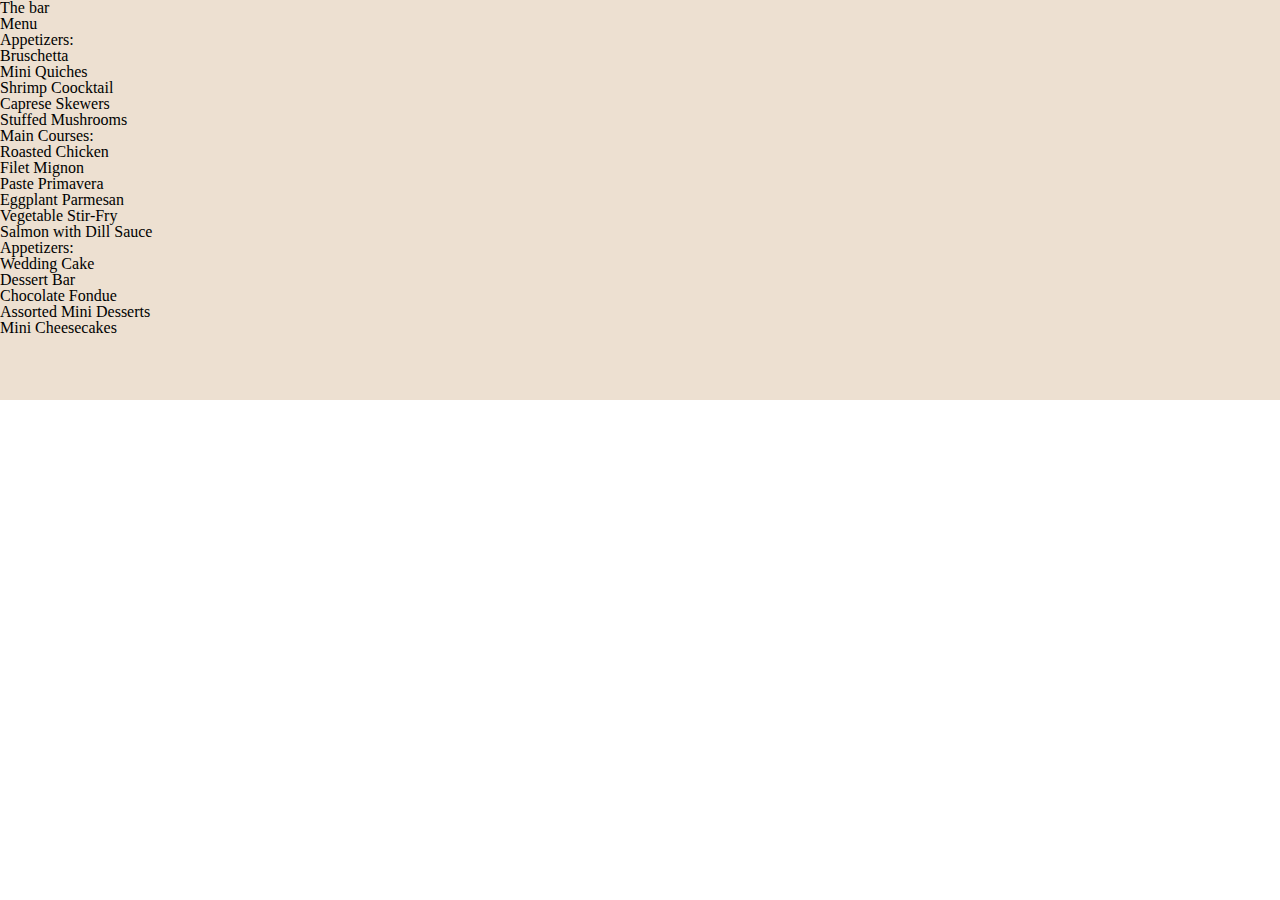
==== menu.html @ 1aa3ac79 "Add files via upload" ====
<!DOCTYPE html>
<html lang="en">
<head>
    <meta charset="UTF-8">
    <meta name="viewport" content="width=device-width, initial-scale=1.0">
    <link rel="stylesheet" href="./style/style.css">
    <link rel="stylesheet" href="./style/reset.css">
    <title>Menu</title>
</head>
<body>
    <main>
        <section class="menu">
           <div class="container-menu">
            <h1 class="menu-header1">The bar</h1>
            <h2 class="menu-header2">Menu</h2>
              <ul class="menu-list">
                <li class="menu-list__item">
                    <h3 class="menu-item__header">Appetizers:</h3>
                    <ul class="menu-item__list">
                        <li class="menu-item__list__item">Bruschetta</li>
                        <li class="menu-item__list__item">Mini Quiches</li>
                        <li class="menu-item__list__item">Shrimp Coocktail</li>
                        <li class="menu-item__list__item">Caprese Skewers</li>
                        <li class="menu-item__list__item">Stuffed Mushrooms</li>
                    </ul>
                </li>
                <li class="menu-list__item">
                    <h3 class="menu-item__header">Main Courses:</h3>
                    <ul class="menu-item__list">
                        <li class="menu-item__list__item">Roasted Chicken</li>
                        <li class="menu-item__list__item">Filet Mignon</li>
                        <li class="menu-item__list__item">Paste Primavera</li>
                        <li class="menu-item__list__item">Eggplant Parmesan</li>
                        <li class="menu-item__list__item">Vegetable Stir-Fry</li>
                        <li class="menu-item__list__item">Salmon with Dill Sauce</li>
                    </ul>
                </li>
                <li class="menu-list__item">
                    <h3 class="menu-item__header">Appetizers:</h3>
                    <ul class="menu-item__list">
                        <li class="menu-item__list__item">Wedding Cake</li>
                        <li class="menu-item__list__item">Dessert Bar</li>
                        <li class="menu-item__list__item">Chocolate Fondue</li>
                        <li class="menu-item__list__item">Assorted Mini Desserts</li>
                        <li class="menu-item__list__item">Mini Cheesecakes</li>
                    </ul>
                </li>
              </ul>
           </div>
        </section>
    </main>
</body>
</html>
---- style/style.css ----
@font-face {
    font-weight: 400; 
    font-family: CynthoSlabPro;
    src: url("../fonts/CynthoSlabPro-Italic.otf");
    font-style: italic;
}
  
@font-face {
    font-weight: 400; 
    font-family: CynthoSlabPro;
    src: url("../fonts/CynthoSlabPro-Regular.otf");
    font-style: normal;
}
:root {
    --color-textprem: #38495B;
    --color-textel:#FFF2E3;
    --color-textor:#E7A389;
    --header-color:#EFC1C7;
    --section2:#CBA15D;
    --section3:#E79B7F;
    --section4:#EDE0D1;
    --footer:#CBA15D;
  }
  
.container{
    margin: 0 auto;
    max-width: 1145px;
}
header{
    background-color: var(--header-color) ;
}
.header{
    padding-top: 5px;
    display: flex;
    align-items: center;
    padding-bottom: 5px;
}
.header-logo{
    padding-right: 50%;
}
.header-logo__img{
    width: 50%;
}
.header-list{
    display: flex;
    justify-content: space-between;
    list-style-type: none;
}
.header-list__item:not(:last-child){
    padding-right: 50px;
}
.header-list__item__link{
    text-decoration: none;
    color:var(--color-textprem);
    font-family:'CynthoSlabPro';
    text-transform: uppercase;
}
.header-list__item__link:hover{
    opacity: 70%;
    cursor: pointer;
}
.hero{
    background-color: var(--header-color);
    padding-top: 54px;
    padding-bottom: 195px;
    background-image: url(../img/imgh1.png);
    background-repeat: no-repeat;
    background-position: 16% center;
}
.hero-content{
    justify-content: right;
    display: flex;
    padding-top: 70px;
    margin-right: 140px;
}
.hero-content__info{
    justify-content: right;
    display: flex;
    flex-direction: column;
    max-width: 43%;
}
.hero-content_info_header{
    font-family: 'CynthoSlabPro';
    font-size: 76px;
    color: var(--color-textprem);
    margin-bottom: 62px;
    letter-spacing: normal;
    line-height: 94px;

}
.hero-content_info__bnt{
    border: 2px solid var(--section4);
    padding: 10px 20px 10px 20px;
    font-size: 24px;
    font-family: 'CynthoSlabPro';
    text-decoration: none;
    color: var(--color-textprem);
    text-transform: uppercase;
    max-width: 259px;
}
.hero-content_info__bnt:hover{
    opacity: 70%;
    cursor: pointer;
}
.oven{
    padding-top: 166px;
    padding-bottom: 250px;
    background-color: var(--section2);
    display: flex;
    flex-direction: column;
    justify-content: center;
    align-items: center;
}
.oven-img{
    width: 157px;
    margin-left: -44px;
}
.oven-paragraph{
    color: var(--color-textel);
    padding-top: 50px;
    font-size: 70px;
    width: 60%;
    text-align: center;
    font-family: 'CynthoSlabPro';
}
.joy{
    background-color: var(--section3);
    padding-top: 100px;
    padding-bottom: 100px;
    position: relative;
}
.joy-info{
    display: flex;
}
.joy-info__content{
    padding-top: 65px;
    width: 38%;
    padding-left: 66px;
    margin-right: 80px;
}
.joy-info__img{
    width: 100%;
    border-radius: 100px;
    height: 547px;
}
.img{
    width: 44%;
    position: relative;
}
.img::after{
    content: "";
    position: absolute;
    width: 50%;
    height: 100%;
    background-image: url(../img/img3.png);
    background-repeat: no-repeat;
    left: 394px;
    top: 434px;
}
.juy-info__content__header{
    color: var(--color-textprem);
    font-size: 35px;
    font-family:'CynthoSlabPro';
    padding-bottom: 50px;
}
.juy-info__content__paragraph{
    color: var(--color-textprem);
    font-family:'CynthoSlabPro';
    font-size: 27px;
}
.menu{
    background-color: var(--section4);
    padding-bottom: 64px;
}
.menu-header{
    font-size: 36px;
    font-family: 'CynthoSlabPro';
    color: var(--color-textprem);
    padding-top: 99px;
    padding-bottom: 50px;
    text-align: center;
}
.menu-items__item__img{
    border-radius: 150px 150px 50px 50px;
    width: 284px;
    height: 295px;
    padding-bottom: 30px;
}
.menu-items__item__header{
    font-family:'CynthoSlabPro';
    padding-bottom: 21px;
    font-size: 28px;
    color: var(--color-textor);
    text-decoration: none;
}
.menu-items__item__header:hover{
    opacity: 70%;
    cursor: pointer;
}
.menu-items__item_paragraph{
    font-family:'CynthoSlabPro';
    padding: 0px 19px 0px 32px;
    font-size: 19px;
    color: var(--color-textprem);
    text-align: center;
}
.menu-items{
    display: flex;
    justify-content: center;
    margin-bottom:74px ;
}
.menu-items__item{
    display: flex;
    flex-direction: column;
    justify-content: center;
    align-items: center;
    position: relative;
}
.menu-items__item:nth-child(1):after{
    content: "";
    position: absolute;
    width: 70%;
    height: 100%;
    background-image: url(../img/img4.png);
    background-repeat: no-repeat;
    left: 186px;
    top: -27px;
}
.menu-items__item:nth-child(2):after{
    content: "";
    position: absolute;
    width: 70%;
    height: 100%;
    background-image: url(../img/img5.png);
    background-repeat: no-repeat;
    left: 186px;
    top: -27px;
}
.menu-items__item:nth-child(3):after{
    content: "";
    position: absolute;
    width: 70%;
    height: 100%;
    background-image: url(../img/img6.png);
    background-repeat: no-repeat;
    left: 186px;
    top: -27px;
}
.menu-items__item:not(:last-child){
    margin-right: 100px;
}
.menu-btn{
    text-transform: uppercase;
    font-size: 24px;
    color: var(--color-textprem);
    border: 3px solid var(--section2);
    padding: 15px 0px 10px 3px;
    display: flex;
    justify-content: center;
    align-items: center;
    width: 300px;
    margin: 0 auto;
    text-decoration: none;
}
.menu-btn:hover{
    opacity: 70%;
    cursor: pointer;
}
.behind{
    background-color: var(--header-color);
}
.behind-header{
    font-family:'CynthoSlabPro';
    padding-top: 120px;
    font-size: 37px;
    color: var(--color-textprem);
    padding-bottom: 120px;
    text-align: center;
}
.behind-list__item:not(:last-child){
    display: flex;
    justify-content: center;
    padding-bottom: 180px;
    position: relative;
}
.behind-list__item:nth-child(1):after{
    content: "";
    position: absolute;
    width: 10%;
    height: 100%;
    background-image: url(../img/img6.png);
    background-repeat: no-repeat;
    left: 468px;
    top: -27px;
}
.behind-list__item:nth-child(2):after{
    content: "";
    position: absolute;
    width: 10%;
    height: 100%;
    background-image: url(../img/img5.png);
    background-repeat: no-repeat;
    left: 186px;
    top: -27px;
}
.behind-list__item:nth-child(3):after{
    content: "";
    position: absolute;
    width: 10%;
    height: 100%;
    background-image: url(../img/img4.png);
    background-repeat: no-repeat;
    left: 502px;
    top: -27px;
}
.behind-list__item:nth-child(2){
    display: flex;
    justify-content: center;
    padding-bottom: 100px;
    position: relative;
}
.behind-list__item:nth-child(3){
    justify-content: center;
    display: flex;
    padding-bottom: 100px;
    position: relative;
}
.behind-list__item__img{
    width: 422px;
    height: 411px;
    border-radius: 170px;
    margin-right: 70px;
}
.behind-list__item__img2{
    width: 422px;
    height: 247px;
    border-radius: 200px;
    margin-right: 70px;
}
.behind-list__item__info{
    display: flex;
    flex-direction: column;
    max-width: 25%;
}
.behind-list__item__info_header1{
    font-family: 'CynthoSlabPro';
    padding-top: 113px;
    padding-bottom: 30px;
    color: var(--color-textel);
    font-size: 31px;
}
.behind-list__item__info_header{
    font-family:'CynthoSlabPro';
    padding-bottom: 30px;
    color: var(--color-textel);
    font-size: 35px;
    text-transform: uppercase;
}
.behind-list__item__info__paragraph{
    font-family: 'CynthoSlabPro';
    color: var(--color-textprem);
    font-size: 20px;
    line-height: 30px;
}
footer{
    background-image: url(../img/img4.png);
    background-position: 10% 8%;
    background-size: 20%;
    background-repeat: no-repeat;
    background-color: var(--footer);
}
.footer-container{
    padding-top: 88px;
    padding-bottom: 115px;
}
.footer-container{
    padding-top: 88px;
    padding-bottom: 115px;
    display: flex;
    margin: 0 auto;
    max-width: 60%;
    justify-content: right;
    padding-left: 20%;
}
.footer-info__header{
    padding-bottom: 130px;
    color: var(--color-textel);
    font-size: 49px;
    padding-left: 269px;
    padding-top: 40px;
}
.footer-info__paragraph{
    font-family: 'CynthoSlabPro';
    color: var(--color-textprem);
    font-size: 36px;
    max-width: 45%;
    padding-left: 275px;
    padding-top: 15px;
    line-height: 45px;
    padding-bottom: 58px;
}
.footer-info__link{
    font-family: 'CynthoSlabPro';
    padding-left: 275px;
    color: var(--color-textprem);
    font-size: 36px;
    text-decoration: none;
}
@media (max-width:1100px) and (min-width:769px){
    .hero {
        background-color: var(--header-color);
        padding-top: 54px;
        padding-bottom: 195px;
        background-image: url(../img/imgh1.png);
        background-repeat: no-repeat;
        background-position: -1% center;
        background-size: 53%;
    }
    .hero-content {
        justify-content: right;
        display: flex;
        padding-top: 70px;
        margin-right: 0;
    }
    .hero-content__info {
        justify-content: right;
        display: flex;
        flex-direction: column;
        max-width: 48%;
    }
    .hero-content_info_header {
        font-family: 'CynthoSlabPro';
        font-size: 73px;
        color: var(--color-textprem);
        margin-bottom: 62px;
        letter-spacing: normal;
        line-height: 94px;
    }
    .hero-content_info__bnt {
        border: 2px solid var(--section4);
        padding: 10px 20px 10px 20px;
        font-size: 24px;
        font-family: 'CynthoSlabPro';
        text-decoration: none;
        color: var(--color-textprem);
        text-transform: uppercase;
        max-width: 259px;
    }
    .joy-info {
        display: flex;
        flex-direction: column-reverse;
    }
    .joy-info__content {
        padding-top: 65px;
        width: 100%;
        padding-left: 0;
        margin-right: 0; 
    }
    .img {
        width: 100%;
        position: relative;
    }
    .img::after {
        content: "";
        position: absolute;
        width: 17%;
        height: 100%;
        background-image: url(../img/img3.png);
        background-repeat: no-repeat;
        left: 80%;
        top: 406px;
    }
    .menu-items {
        display: flex;
        justify-content: center;
        margin-bottom: 74px;
        flex-wrap: wrap;
    }
    .menu-items__item:not(:last-child) {
        margin-right: 0;
        margin-bottom: 50px;
    }
    .menu-items__item:nth-child(1):after {
        content: "";
        position: absolute;
        width: 50%;
        height: 100%;
        background-image: url(../img/img4.png);
        background-repeat: no-repeat;
        left: 260px;
        top: -27px;
    }
    .menu-items__item:nth-child(2):after {
        content: "";
        position: absolute;
        width: 50%;
        height: 100%;
        background-image: url(../img/img5.png);
        background-repeat: no-repeat;
        left: 260px;
        top: -27px;
    }
    .menu-items__item:nth-child(3):after {
        content: "";
        position: absolute;
        width: 50%;
        height: 100%;
        background-image: url(../img/img6.png);
        background-repeat: no-repeat;
        left: 260px;
        top: -27px;
    }
    .behind-list__item:nth-child(1):after {
        content: "";
        position: absolute;
        width: 50%;
        height: 100%;
        background-image: url(../img/img6.png);
        background-repeat: no-repeat;
        left: 460px;
        top: -27px;
    }
    .behind-list__item:nth-child(2):after {
        content: "";
        position: absolute;
        width: 50%;
        height: 100%;
        background-image: url(../img/img5.png);
        background-repeat: no-repeat;
        left: 163px;
        top: -27px;
    }
    .behind-list__item:nth-child(3):after {
        content: "";
        position: absolute;
        width: 50%;
        height: 100%;
        background-image: url(../img/img4.png);
        background-repeat: no-repeat;
        left: 478px;
        top: -27px;
    }
}

@media (max-width:768px) and (min-width:576px){
    .container{
        margin: 0 auto;
        max-width: 700px;
    }
    .hero {
        background-color: var(--header-color);
        padding-top: 54px;
        padding-bottom: 195px;
        background-image: url(../img/imgh1.png);
        background-repeat: no-repeat;
        background-position: -1% center;
        background-size: 53%;
    }
    .hero-content {
        justify-content: right;
        display: flex;
        padding-top: 70px;
        margin-right: 0;
    }
    .hero-content__info {
        justify-content: right;
        display: flex;
        flex-direction: column;
        max-width: 48%;
    }
    .hero-content_info_header {
        font-family: 'CynthoSlabPro';
        font-size: 73px;
        color: var(--color-textprem);
        margin-bottom: 62px;
        letter-spacing: normal;
        line-height: 94px;
    }
    .hero-content_info__bnt {
        border: 2px solid var(--section4);
        padding: 10px 20px 10px 20px;
        font-size: 24px;
        font-family: 'CynthoSlabPro';
        text-decoration: none;
        color: var(--color-textprem);
        text-transform: uppercase;
        max-width: 259px;
    }
    .joy-info {
        display: flex;
        flex-direction: column-reverse;
    }
    .joy-info__content {
        padding-top: 65px;
        width: 100%;
        padding-left: 0;
        margin-right: 0; 
    }
    .img {
        width: 100%;
        position: relative;
    }
    .img::after {
        content: "";
        position: absolute;
        width: 26%;
        height: 100%;
        background-image: url(../img/img3.png);
        background-repeat: no-repeat;
        left: 70%;
        top: 406px;
    }
    .menu-items {
        display: flex;
        justify-content: center;
        margin-bottom: 74px;
        flex-wrap: wrap;
    }
    .menu-items__item:not(:last-child) {
        margin-right: 0;
        margin-bottom: 50px;
    }
    .menu-items__item:nth-child(1):after {
        content: "";
        position: absolute;
        width: 50%;
        height: 100%;
        background-image: url(../img/img4.png);
        background-repeat: no-repeat;
        left: 260px;
        top: -27px;
    }
    .menu-items__item:nth-child(2):after {
        content: "";
        position: absolute;
        width: 50%;
        height: 100%;
        background-image: url(../img/img5.png);
        background-repeat: no-repeat;
        left: 260px;
        top: -27px;
    }
    .menu-items__item:nth-child(3):after {
        content: "";
        position: absolute;
        width: 50%;
        height: 100%;
        background-image: url(../img/img6.png);
        background-repeat: no-repeat;
        left: 260px;
        top: -27px;
    }
    .behind-list__item:nth-child(1):after {
        content: "";
        position: absolute;
        width: 50%;
        height: 100%;
        background-image: url(../img/img6.png);
        background-repeat: no-repeat;
        left: 311px;
        top: -27px;
    }
    .behind-list__item:nth-child(2):after {
        content: "";
        position: absolute;
        width: 50%;
        height: 100%;
        background-image: url(../img/img5.png);
        background-repeat: no-repeat;
        left: 27px;
        top: -27px;
    }
    .behind-list__item:nth-child(3):after {
        content: "";
        position: absolute;
        width: 50%;
        height: 100%;
        background-image: url(../img/img4.png);
        background-repeat: no-repeat;
        left: 344px;
        top: -27px;
    }
}
@media (max-width:575px) and (min-width:290px){
    .container{
        margin: 0 auto;
        max-width: 500px;
    }
    .header-logo {
        padding-right: 0;
    }
    .hero {
        background-color: var(--header-color);
        padding-top: 54px;
        padding-bottom: 195px;
        background-image: none
    }
    .hero-content {
        justify-content: center;
        display: flex;
        padding-top: 70px;
        margin-right: 0;
    }
    .hero-content__info {
        justify-content: right;
        display: flex;
        flex-direction: column;
        max-width: 100%;
    }
    .hero-content_info_header {
        font-family: 'CynthoSlabPro';
        font-size: 73px;
        color: var(--color-textprem);
        margin-bottom: 62px;
        letter-spacing: normal;
        line-height: 94px;
    }
    .hero-content_info__bnt {
        border: 2px solid var(--section4);
        padding: 10px 20px 10px 20px;
        font-size: 24px;
        font-family: 'CynthoSlabPro';
        text-decoration: none;
        color: var(--color-textprem);
        text-transform: uppercase;
        max-width: 259px;
    }
    .joy-info {
        display: flex;
        flex-direction: column-reverse;
    }
    .joy-info__content {
        padding-top: 65px;
        width: 100%;
        padding-left: 0;
        margin-right: 0; 
    }
    .img {
        width: 100%;
        position: relative;
        display: none;
    }
    .img::after {
        content: "";
        position: absolute;
        width: 38%;
        height: 100%;
        background-image: url(../img/img3.png);
        background-repeat: no-repeat;
        left: 62%;
        top: 406px;
    }
    .oven-paragraph{
        width: 100%;
    }
    .menu-items {
        display: flex;
        justify-content: center;
        margin-bottom: 74px;
        flex-wrap: wrap;
    }
    .menu-items__item:not(:last-child) {
        margin-right: 0;
        margin-bottom: 50px;
    }
    .menu-items__item:nth-child(1):after {
        content: "";
        position: absolute;
        width: 31%;
        height: 100%;
        background-image: url(../img/img4.png);
        background-repeat: no-repeat;
        left: 65%;
        top: -27px;
    }
    .menu-items__item:nth-child(2):after {
        content: "";
        position: absolute;
        width: 31%;
        height: 100%;
        background-image: url(../img/img5.png);
        background-repeat: no-repeat;
        left: 65%;
        top: -27px;
    }
    .menu-items__item:nth-child(3):after {
        content: "";
        position: absolute;
        width: 31%;
        height: 100%;
        background-image: url(../img/img6.png);
        background-repeat: no-repeat;
        left: 65%;
        top: -27px;
    }
    .behind-list__item:nth-child(1):after {
        content: "";
        position: absolute;
        width: 31%;
        height: 100%;
        background-image: url(../img/img6.png);
        background-repeat: no-repeat;
        left: 60%;
        top: -27px;
        display: none;
    }
    .behind-list__item:nth-child(2):after {
        content: "";
        position: absolute;
        width: 38%;
        height: 100%;
        background-image: url(../img/img5.png);
        background-repeat: no-repeat;
        left: 27px;
        top: -27px;
        display: none;
    }
    .behind-list__item:nth-child(3):after {
        content: "";
        position: absolute;
        width: 38%;
        height: 100%;
        background-image: url(../img/img4.png);
        background-repeat: no-repeat;
        left: 70%;
        top: -27px;
        display: none;
    }
    .behind-list__item__img{
        display: none;
    }
    .behind-list__item__img2{
        display: none;
    }
    .behind-list__item{
        flex-direction: column;
        padding-bottom: 60px;
    }
    .behind-list__item:not(:last-child){
        flex-direction: column;
        padding-bottom: 60px;
    }
    .behind-list__item__info{
        max-width: 100%;
        padding-top: 40px;
    }
    .behind-list__item__info_header1{
        padding-top: 0;
    }
    footer{
        background-image: none;
    }
    .footer-container {
        padding-top: 88px;
        padding-bottom: 115px;
        display: flex;
        margin: 0 auto;
        max-width: 100%;
        justify-content: center;
        padding-left: 0;
    }
    .footer-info__header{
        padding-left: 0;
        font-size: 33px;
        padding-bottom: 60px;
    }
    .footer-info__paragraph {
        padding-left: 0;
        max-width: 100%;
        font-size: 23px;
    }
    .footer-info__link {
        max-width: 100%;
        padding-left: 0;
        font-size: 23px;
    }
}
@media (max-width:290px){
    .container{
        margin: 0 auto;
        max-width: 500px;
    }
    .header-logo {
        padding-right: 0;
    }
    .hero {
        background-color: var(--header-color);
        padding-top: 54px;
        padding-bottom: 195px;
        background-image: none
    }
    .header-logo{
        display: none;
    }
    .header-list__item__link{
        font-size: 10px;
    }
    .hero-content {
        justify-content: center;
        display: flex;
        padding-top: 70px;
        margin-right: 0;
    }
    .hero-content__info {
        justify-content: right;
        display: flex;
        flex-direction: column;
        max-width: 100%;
    }
    .hero-content_info_header {
        font-family: 'CynthoSlabPro';
        font-size: 73px;
        color: var(--color-textprem);
        margin-bottom: 62px;
        letter-spacing: normal;
        line-height: 94px;
    }
    .hero-content_info__bnt {
        border: 2px solid var(--section4);
        padding: 10px 20px 10px 20px;
        font-size: 24px;
        font-family: 'CynthoSlabPro';
        text-decoration: none;
        color: var(--color-textprem);
        text-transform: uppercase;
        margin: 0 auto;
        max-width: 70%;
        text-align: center;
    }
    .oven-paragraph {
        color: var(--color-textel);
        padding-top: 50px;
        font-size: 70px;
        width: 100%;
        text-align: center;
        font-family: 'CynthoSlabPro';
    }
    .joy-info {
        display: flex;
        flex-direction: column-reverse;
    }
    .joy-info__content {
        padding-top: 65px;
        width: 100%;
        padding-left: 0;
        margin-right: 0; 
    }
    .img {
        width: 100%;
        position: relative;
        display: none;
    }
    .img::after {
        content: "";
        position: absolute;
        width: 38%;
        height: 100%;
        background-image: url(../img/img3.png);
        background-repeat: no-repeat;
        left: 333px;
        top: 406px;
    }
    .menu-items {
        display: flex;
        justify-content: center;
        margin-bottom: 74px;
        flex-wrap: wrap;
    }
    .menu-items__item:not(:last-child) {
        margin-right: 0;
        margin-bottom: 50px;
    }
    .menu-items__item:nth-child(1):after {
        content: "";
        position: absolute;
        width: 31%;
        height: 100%;
        background-image: url(../img/img4.png);
        background-repeat: no-repeat;
        left: 177px;
        top: -27px;
    }
    .menu-items__item:nth-child(2):after {
        content: "";
        position: absolute;
        width: 31%;
        height: 100%;
        background-image: url(../img/img5.png);
        background-repeat: no-repeat;
        left: 177px;
        top: -27px;
    }
    .menu-items__item:nth-child(3):after {
        content: "";
        position: absolute;
        width: 31%;
        height: 100%;
        background-image: url(../img/img6.png);
        background-repeat: no-repeat;
        left: 177px;
        top: -27px;
    }
    .menu-btn {
        text-transform: uppercase;
        font-size: 24px;
        color: var(--color-textprem);
        border: 3px solid var(--section2);
        padding: 15px 0px 10px 3px;
        display: flex;
        justify-content: center;
        align-items: center;
        width: 256px;
        margin: 0 auto;
        text-decoration: none;
    }
    .behind-list__item:nth-child(1):after {
        content: "";
        position: absolute;
        width: 38%;
        height: 100%;
        background-image: none;
        background-repeat: no-repeat;
        left: 311px;
        top: -27px;
        display: none;
    }
    .behind-list__item:nth-child(2):after {
        content: "";
        position: absolute;
        width: 38%;
        height: 100%;
        background-image: none;
        background-repeat: no-repeat;
        left: 27px;
        top: -27px;
        display: none;
    }
    .behind-list__item:nth-child(3):after {
        content: "";
        position: absolute;
        width: 38%;
        height: 100%;
        background-image: none;
        background-repeat: no-repeat;
        left: 344px;
        top: -27px;
        display: none;
    }
    .behind-list__item{
        flex-direction: column;
        padding-bottom: 60px;
    }
    .behind-list__item:not(:last-child){
        flex-direction: column;
        padding-bottom: 60px;
    }
    .behind-list__item__info{
        max-width: 100%;
        padding-top: 40px;
    }
    .behind-list__item__img{
        display: none;
    }
    .behind-list__item__img2{
        display: none;
    }
    .behind-list__item__info_header1{
        padding-top: 0;
    }
    footer{
        background-image: none;
    }
    .footer-container {
        padding-top: 88px;
        padding-bottom: 115px;
        display: flex;
        margin: 0 auto;
        max-width: 100%;
        justify-content: center;
        padding-left: 0;
    }
    .footer-info__header{
        padding-left: 0;
        font-size: 33px;
        padding-bottom: 60px;
    }
    .footer-info__paragraph {
        padding-left: 0;
        max-width: 100%;
        font-size: 23px;
    }
    .footer-info__link {
        max-width: 100%;
        padding-left: 0;
        font-size: 23px;
    }
}




/* /////////////////////////////////Privacy////////////////////////////////////*/

.private{
    font-family: 'CynthoSlabPro';
    font-size: 20px;
    color: var(--color-textprem);
}
/* /////////////////////////////////Teams////////////////////////////////////*/
.teams{
    font-family: 'CynthoSlabPro';
    font-size: 20px;
    color: var(--color-textprem);
}
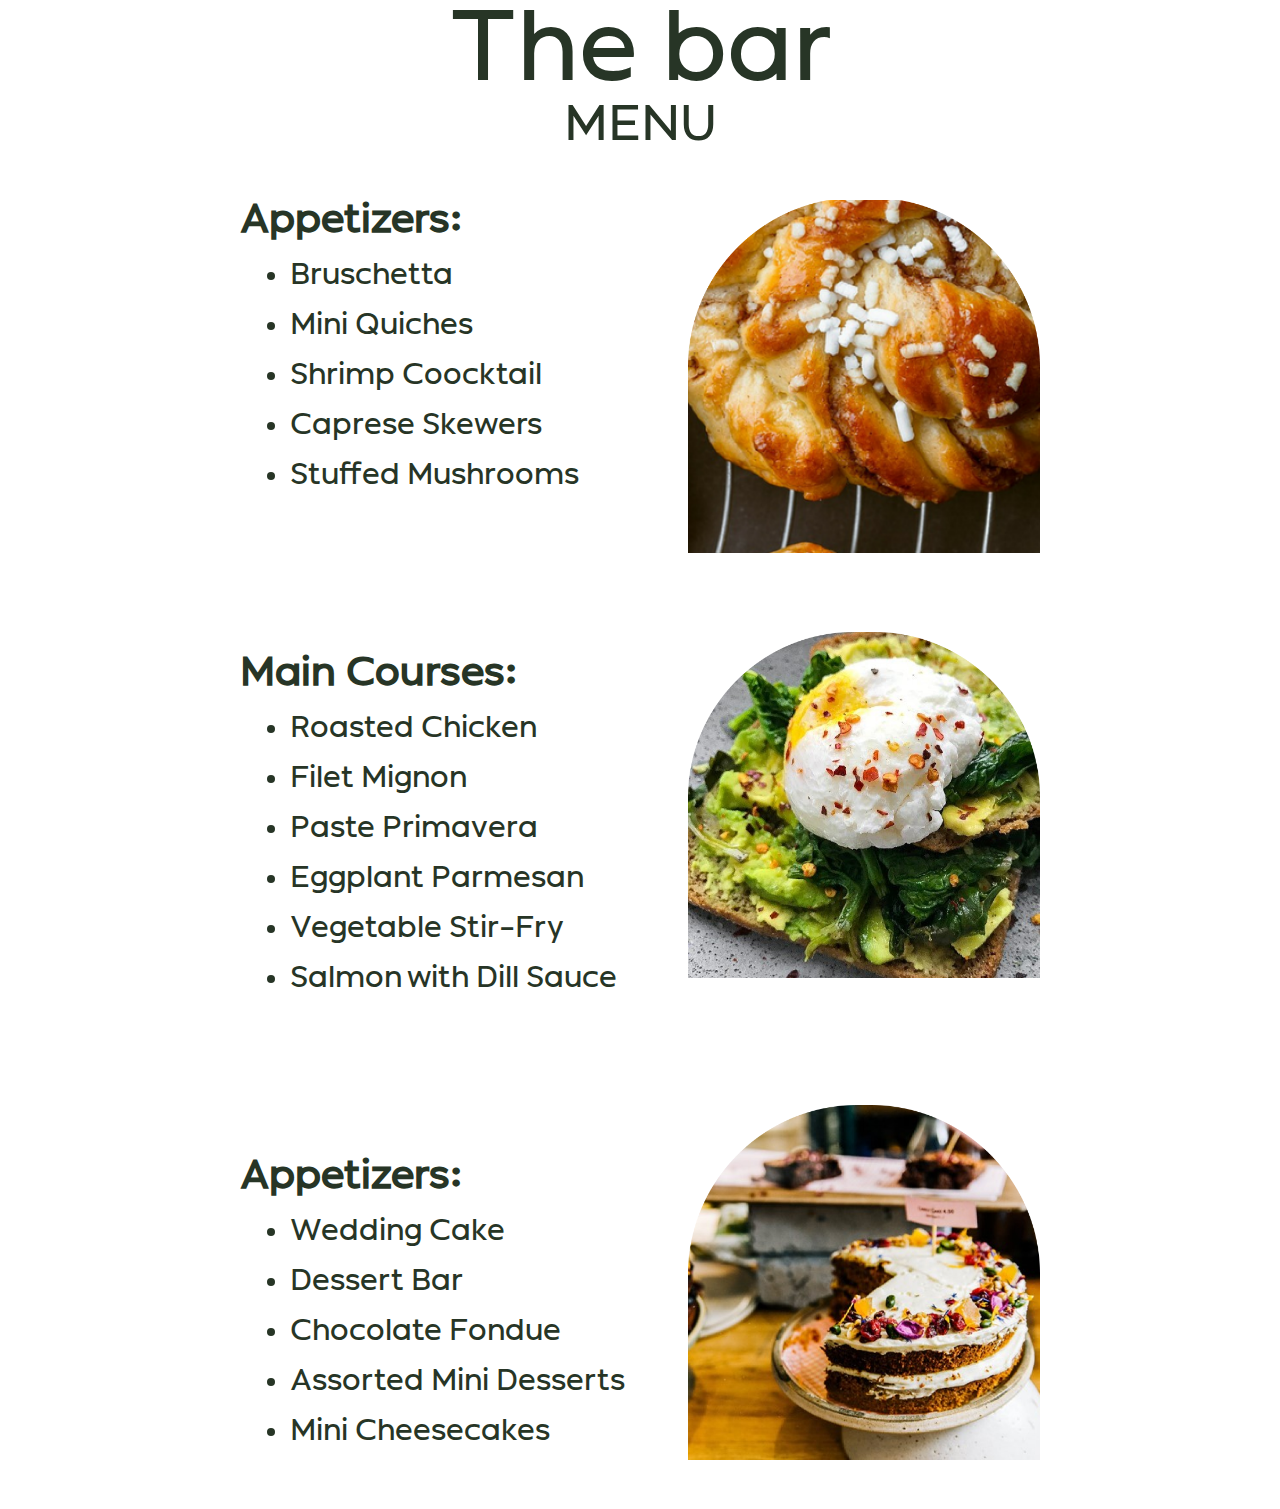
==== commit 71d3a74d: "Add files via upload" ====
--- a/menu.html
+++ b/menu.html
@@ -9,7 +9,7 @@
 </head>
 <body>
     <main>
-        <section class="menu">
+        <section class="menu2">
            <div class="container-menu">
             <h1 class="menu-header1">The bar</h1>
             <h2 class="menu-header2">Menu</h2>
--- a/style/style.css
+++ b/style/style.css
@@ -9,6 +9,12 @@
     font-weight: 400; 
     font-family: CynthoSlabPro;
     src: url("../fonts/CynthoSlabPro-Regular.otf");
+    font-style: normal;
+}
+@font-face {
+    font-weight: 400; 
+    font-family: Ondo;
+    src: url("../fonts/FontsFree-Net-Ondo-Regular.ttf");
     font-style: normal;
 }
 :root {
@@ -27,7 +33,7 @@
     max-width: 1145px;
 }
 header{
-    background-color: var(--header-color) ;
+    background-color: var(--section2) ;
 }
 .header{
     padding-top: 5px;
@@ -406,6 +412,54 @@
     font-size: 36px;
     text-decoration: none;
 }
+.footer-form{
+    padding-left: 269px;
+}
+#name{
+    width: 300px;
+    margin-bottom: 5px;
+    border-radius: 4px;
+    border: 2px solid var(--grayish-blue, #D1ECFD);
+    background: var(--off-white, #F5F5F5);
+    color: var(--desaturated-blue, #7676B2);
+    font-family: 'CynthoSlabPro';
+    font-size: 14px;
+    font-style: normal;
+}
+#email{
+    width: 300px;
+    margin-bottom: 5px;
+    border-radius: 4px;
+    border: 2px solid var(--grayish-blue, #D1ECFD);
+    background: var(--off-white, #F5F5F5);
+    color: var(--desaturated-blue, #7676B2);
+    font-family: 'CynthoSlabPro';
+    font-size: 14px;
+    font-style: normal;
+}
+#text{
+    width: 300px;
+    margin-bottom: 5px;
+    height: 100px;
+    border-radius: 4px;
+    border: 2px solid var(--grayish-blue, #D1ECFD);
+    background: var(--off-white, #F5F5F5);
+    color: var(--desaturated-blue, #7676B2);
+    font-family: 'CynthoSlabPro';
+    font-size: 14px;
+    font-style: normal;
+    resize:none;
+}
+#footer-btn{
+        width: 170px;
+        padding: 10px 0;
+        border-radius: 10px;
+        color: white;
+        border: 1px solid;
+        font-weight: 700;
+        cursor: pointer;
+        background-color: lightseagreen;
+}
 @media (max-width:1100px) and (min-width:769px){
     .hero {
         background-color: var(--header-color);
@@ -1111,4 +1165,137 @@
     font-family: 'CynthoSlabPro';
     font-size: 20px;
     color: var(--color-textprem);
+}
+
+
+
+
+
+/*///////////////////////////////////Menu////////////////////////////////////*/
+
+.container-menu{
+    margin: 0 auto;
+    max-width: 800px;
+}
+.menu{
+    background-image: url(../img/barg.png);
+    background-size: cover;
+    background-position: center;
+    background-repeat: no-repeat;
+}
+.menu-header1{
+    font-family: 'Ondo';
+    font-size: 100px;
+    color: #273526;
+    text-align: center;
+}
+.menu-list{
+    padding-top: 50px;
+}
+.menu-list_item:nth-child(1){
+    padding-top: 50px;
+}
+.menu-header2{
+    font-family: 'Ondo';
+    color: #273526;
+    font-size: 50px;
+    text-align: center;
+    text-transform: uppercase;
+}
+.menu-item__list{
+    padding-left: 50px;
+}
+.menu-item__header{
+    font-family: 'Ondo';
+    font-weight: bold;
+    color: #273526;
+    font-size: 40px;
+    padding-bottom: 20px;
+}
+.menu-list__item:nth-child(2){
+    padding-top: 100px;
+}
+.menu-list__item:nth-child(3){
+    padding-top: 100px;
+}
+.menu-item__list{
+    list-style-type:disc;
+}
+.menu-item__list__item{
+    color: #273526;
+    font-family: 'Ondo';
+    font-size: 30px;
+}
+.menu-item__list__item:not(:last-child){
+    padding-bottom: 20px;
+}
+.menu-list__item:nth-child(1){
+    background-image: url(../img/menu/imgcard11.png);
+    background-size: 44%;
+    background-repeat: no-repeat;
+    background-position: right;
+    padding-bottom: 63px;
+}
+.menu-list__item:nth-child(2){
+    background-image: url(../img/menu/imgcard21.png);
+    background-size: 44%;
+    background-repeat: no-repeat;
+    background-position: right;
+    padding-bottom: 63px;
+}
+.menu-list__item:nth-child(3){
+    background-image: url(../img/menu/imgcard31.png);
+    background-size: 44%;
+    background-repeat: no-repeat;
+    background-position: right;
+    padding-bottom: 63px;
+}
+@media (max-width:768px) and (min-width:576px){
+    .container-menu{
+        max-width: 700px;
+    }
+}
+@media (max-width:575px) and (min-width:290px){
+    .container-menu{
+        max-width: 556px;
+    }
+    .menu-item__header{
+        font-size: 30px;
+    }
+    .menu-item__list__item{
+        font-size: 20px;
+    }
+    .menu-list__item:nth-child(1) {
+        background-image: url(../img/menu/imgcard11.png);
+        background-size: 44%;
+        background-repeat: no-repeat;
+        background-position: top right;
+        padding-bottom: 63px;
+    }
+}
+@media (max-width:290px){
+    .container-menu{
+        max-width: 250px;
+    }
+    .menu-header1{
+        font-size: 60px;
+    }
+    .menu-header2{
+        font-size: 40px;
+    }
+    .menu-list__item:nth-child(1) {
+        background-image: none;
+        padding-bottom: 0;
+        padding-top: 50px;
+    }
+    .menu-list__item:nth-child(2) {
+        background-image: none;
+        padding-bottom: 0;
+        padding-top: 50px;
+    }
+    .menu-list__item:nth-child(3) {
+        background-image: none;
+        padding-bottom: 0;
+        padding-top: 50px;
+    }
 }